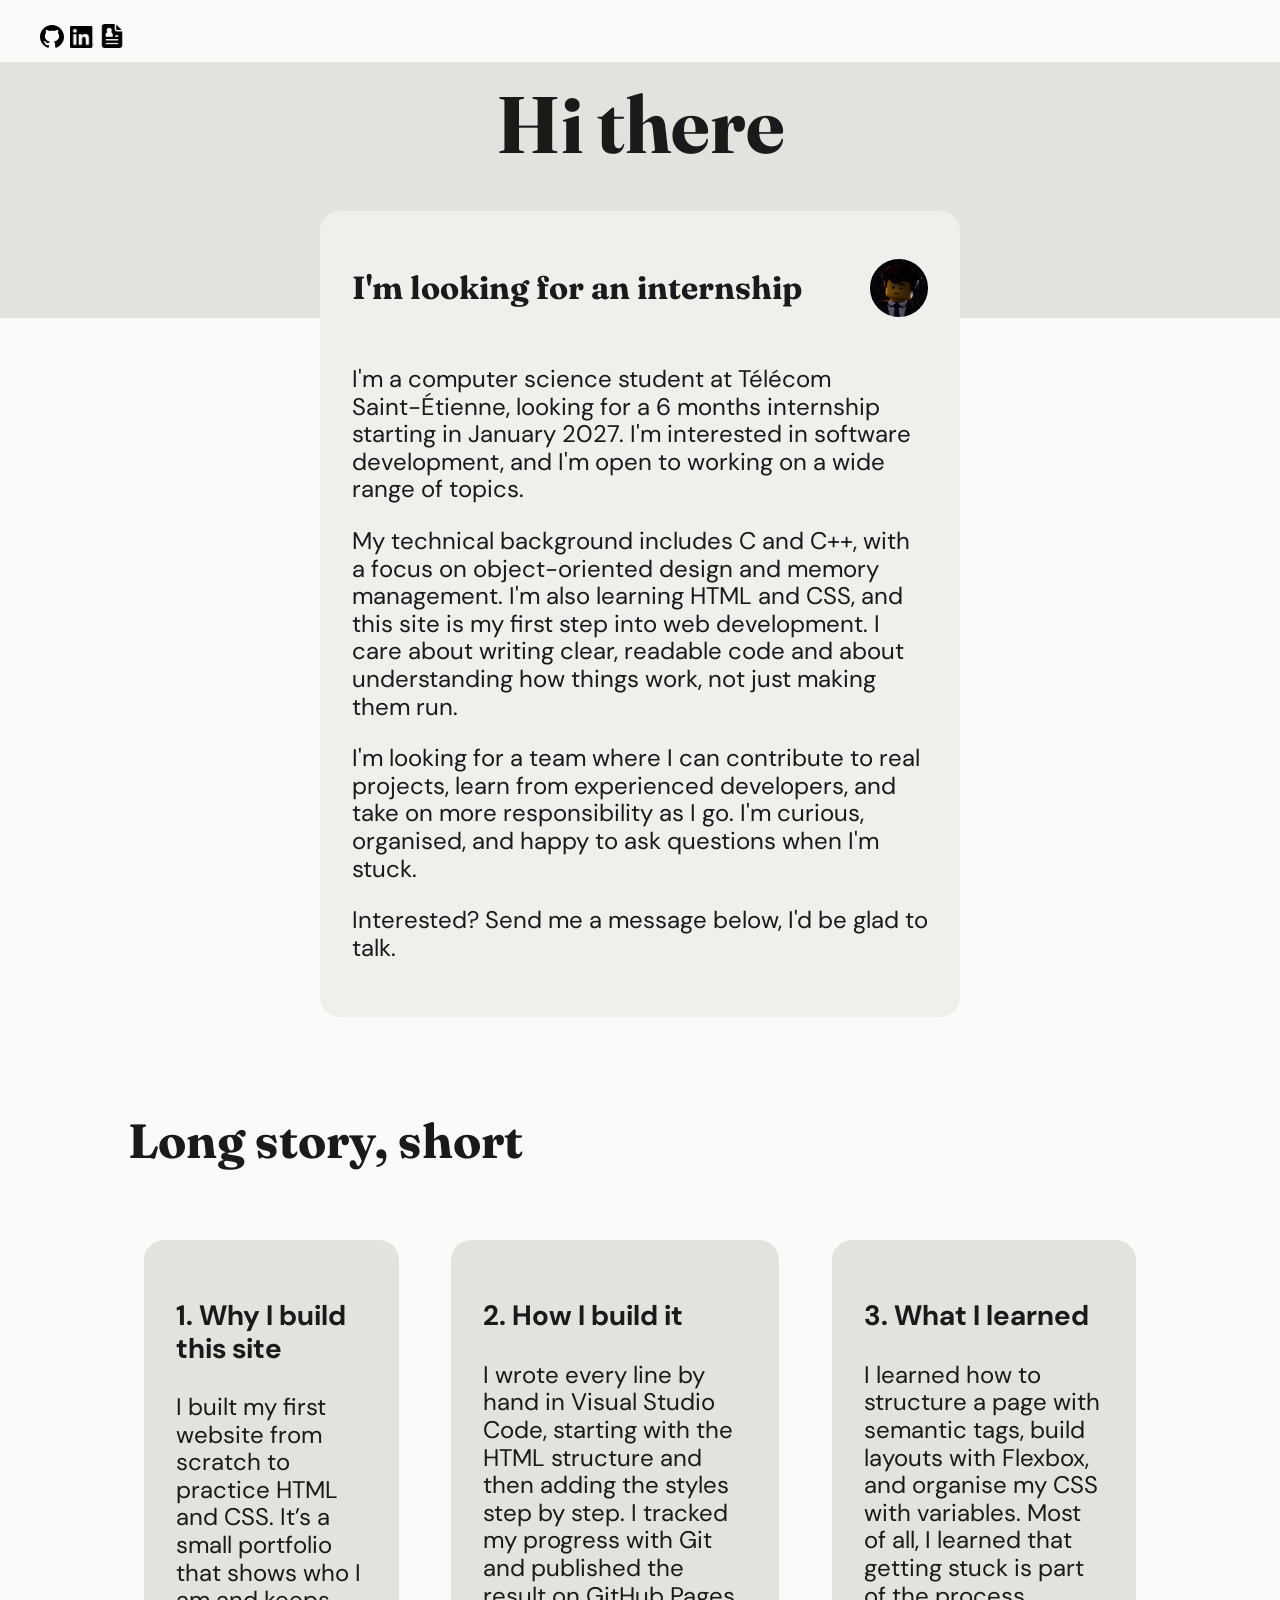
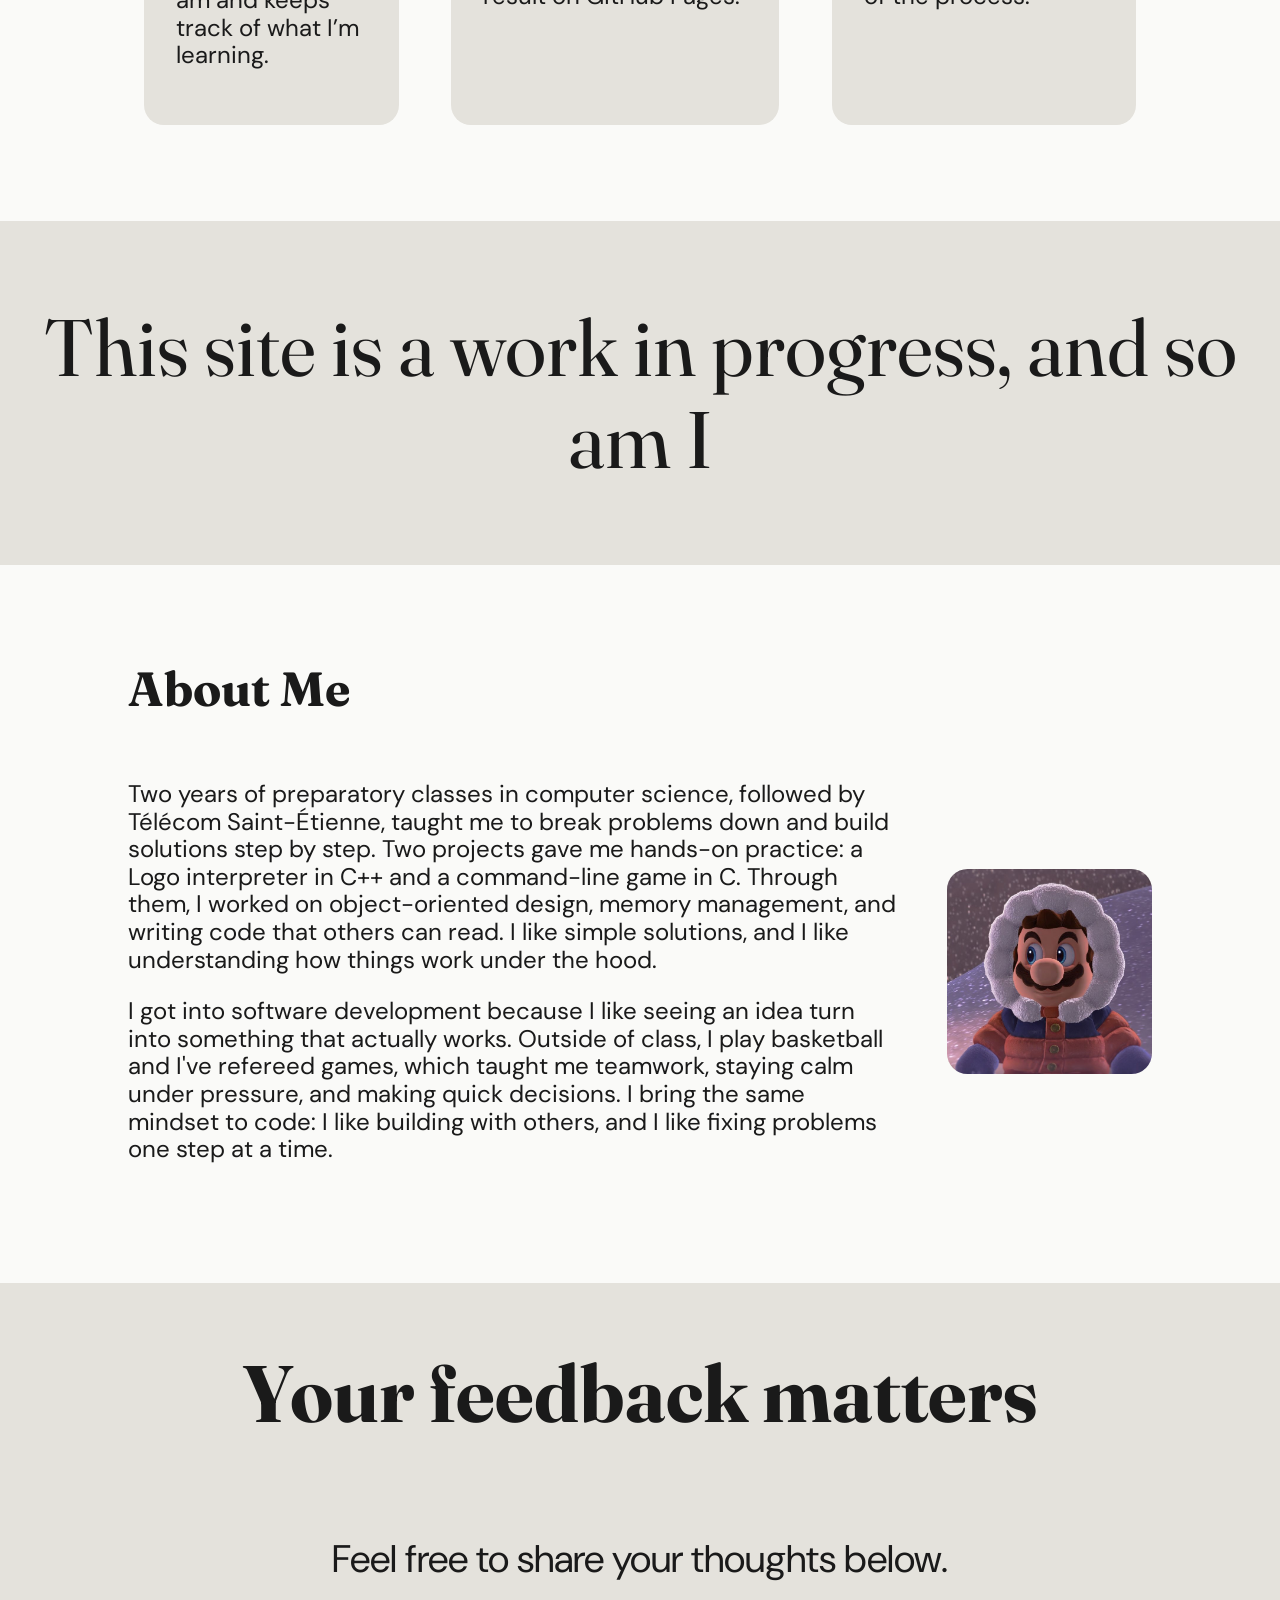
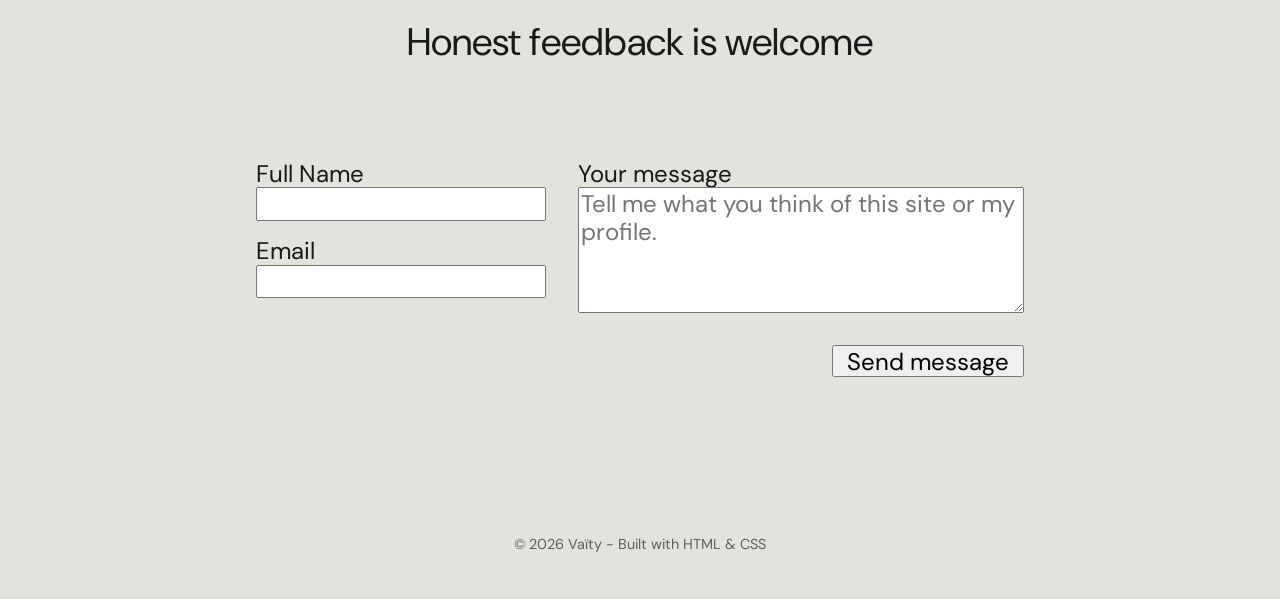
==== docs/index.html @ 334d88e7 "Change directory name" ====
<!DOCTYPE html>
<html lang="en">

<head>
    <meta charset="UTF-8">
    <link rel="stylesheet" href="css/styles.css">
    <link rel="stylesheet" href="css/normalize.css">
    <link rel="preconnect" href="https://fonts.googleapis.com">
    <link rel="preconnect" href="https://fonts.gstatic.com" crossorigin>
    <link href="https://fonts.googleapis.com/css2?family=DM+Sans:ital,opsz,wght@0,9..40,100..1000;1,9..40,100..1000&family=Fraunces:ital,opsz,wght@0,9..144,100..900;1,9..144,100..900&display=swap" rel="stylesheet">
    <title>short portfolio</title>
</head>

<body>
    <nav>
        <ul>
            <il><a href="https://github.com/Apoteoz"><img src="images/github-logo.svg" alt="Github logo"></a></il>
            <il><a href="https://www.linkedin.com/in/va%C3%AFty-tayllamin/"><img src="images/linkedin-logo.png" alt="Linkedin logo"></a></il>
            <il><a href="images/cv.pdf" download="filename.pdf"><img src="images/cv-logo.png" alt="Dowload my resume"></a></il>
        </ul>
    </nav>

    <h1 id="main-title">Hi there</h1>

    <div class="internship-section">
        <div class="internship-header">
            <h2 id="internship-title">I'm looking for an internship</h2>
            <img src="images/internship-image.jpg" alt="Internship Image" id="internship-image">
        </div>
        <div id="internship-paragraph">
            <p>
                I'm a computer science student at Télécom Saint-Étienne, looking for a
                6 months internship starting in January 2027. I'm interested in
                software development, and I'm open to
                working on a wide range of topics.
            </p>
            <p>
                My technical background includes C and C++, with a focus on object-oriented
                design and memory management. I'm also learning HTML and CSS, and this site
                is my first step into web development. I care about writing clear,
                readable code and about understanding how things work, not just making them run.
            </p>
            <p>
                I'm looking for a team where I can contribute to real projects, learn from
                experienced developers, and take on more responsibility as I go. I'm curious,
                organised, and happy to ask questions when I'm stuck.
            </p>
        </div>    
        <p id="internship-footer">
            Interested? Send me a message below, I'd be glad to talk.
        </p>
    </div>

    <div class="long-story-short-section">
        <h2 id="long-story-short-title">Long story, short</h2>
        <div class="short-stories">   
            <div id="long-story-short-1">
                <h3 id="title-1">1. Why I build this site</h3>
                <p id="paragraph-1">
                    I built my first website from scratch to practice HTML and CSS. It’s a small portfolio that shows who I am and keeps track of what I’m learning.
                </p>
            </div>
            <div id="long-story-short-2">
                <h3 id="title-2">2. How I build it</h3>
                <p id="paragraph-2">
                    I wrote every line by hand in Visual Studio Code, starting with the HTML structure and then adding the styles step by step. I tracked my progress with Git and published the result on GitHub Pages.
                </p>
            </div>
            <div id="long-story-short-3">
                <h3 id="title-3">3. What I learned</h3>
                <p id="paragraph-3">
                    I learned how to structure a page with semantic tags, build layouts with Flexbox, and organise my CSS with variables. Most of all, I learned that getting stuck is part of the process.
                </p>
            </div>
        </div>
    </div>

    <div class="big-text">
        <p>This site is a work in progress, and so am I</p>
    </div>

    <div class="about-me-section">
        <h2 id="about-me-title">About Me</h2>
        <div class="about-me-content">
            <div id="id="about-me-paragraph">    
                <p>
                    Two years of preparatory classes in computer science, followed by Télécom
                    Saint-Étienne, taught me to break problems down and build solutions step by
                    step. Two projects gave me hands-on practice: a Logo interpreter in C++ and a
                    command-line game in C. Through them, I worked on object-oriented design,
                    memory management, and writing code that others can read. I like simple
                    solutions, and I like understanding how things work under the hood.
                </p>
                <p>
                    I got into software development because I like seeing an idea turn into
                    something that actually works. Outside of class, I play basketball and I've
                    refereed games, which taught me teamwork, staying calm under pressure, and
                    making quick decisions. I bring the same mindset to code: I like building
                    with others, and I like fixing problems one step at a time.
                </p>
            </div>
            <img src="images/about-me-image.jpg" alt="About Me Image" id="about-me-image">
        </div>
    </div>
    
    <div class="support-section">
        <h2 id="support-title">Your feedback matters</h2>
        <div id="support-paragraph">    
            <p>
                Feel free to share your thoughts below.
            <p>
                Honest feedback is welcome
            </p> 
            
        </div>
        <form action="https://formspree.io/f/mljbpegj" method="post">
            <div class="support-forms">
                <div class="support-who">
                    <div id="full-name-section">
                        <label for="full-name">Full Name</label>
                        <input type="text" name="full-name" id="full-name">
                    </div>
                    <div id="email-section">    
                        <label for="email">Email</label>
                        <input type="email" name="email" id="email">
                    </div>
                    <input type="text" name="_gotcha" style="display:none" tabindex="-1" autocomplete="off">
                </div>
                <div class="support-feedback">
                    <label for="feedback">Your message</label>
                    <textarea required name="feedback" id="feedback" placeholder="Tell me what you think of this site or my profile."></textarea>
                    <div class="support-submit">
                        <button type="submit">Send message</button>
                    </div>
                </div>
            </div>
        </form>
        <footer>
        <p>&copy; 2026 Vaïty - Built with HTML & CSS</p>
    </footer>
    </div>
</body>
</html>
---- docs/css/styles.css ----
/*Font import*/

.ma-police-fraunces {
  font-family: "Fraunces", serif;
  font-optical-sizing: auto;
  font-weight: 400;
  font-style: normal;
  font-variation-settings:
    "SOFT" 0,
    "WONK" 0;
}

.ma-police-dm-sans {
  font-family: "DM Sans", sans-serif;
  font-optical-sizing:auto;
  font-weight: 400;
  font-style: normal;
}

/*Variables declaration*/

:root {
  --fond: #FAFAF8;
  --surface: #F0EFEB;
  --bandeau: #E4E2DC;
  --texte: #1A1A1A;
  --texte-secondaire: #5F5F5A;
  --accent: #2F5BEA;

  --police-titres: "Fraunces", serif;
  --police-texte: "DM Sans", sans-serif;
}

body {
  background: var(--fond);
  color: var(--texte);
  font-family: var(--police-texte);
  font-size : 1.5rem;
}

nav{
  list-style: none;
}

nav img{
  max-width: 1.5rem;
  max-height: 1.5rem;
}

#main-title {
  font-family: var(--police-titres);
  font-size: 5rem;
  text-align: center;
  margin-top : -1rem;
  padding : 1rem;
  background: var(--bandeau);
  height : 14rem;
}

.internship-section{
  background: var(--surface);
  padding: 2rem;
  margin-left : 25%;
  margin-right : 25%;
  margin-top: -10rem;
  border-radius: 1.25rem;
}

.internship-header{
  display : flex;
  flex-direction: row;
  flex-wrap: nowrap;
  justify-content: space-between;
  align-items: center;
}

#internship-title{
  font-family: var(--police-titres);
  font-size : 2rem;
}

#internship-image {
  border-radius: 50%;
  width : 10%;
  height : 10%;
}

#internship-paragraph, #intership-footer {
  margin-top : 2rem;
}

.long-story-short-section{
  margin-left : 10%;
  margin-right : 10%;
  margin-top : 6rem;
}

#long-story-short-title,#about-me-title{
  font-family: var(--police-titres);
  font-size: 3rem;
}

.short-stories{
  display : flex;
  flex-direction: row;
  justify-content: space-between;
  align-content: center;
  gap : 2%;
}

#long-story-short-1,#long-story-short-2,#long-story-short-3{
  background-color: var(--bandeau);
  margin-top : 2rem;
  border-radius: 1.25rem;
  padding : 2rem;
  margin-left : 1rem;
  margin-right: 1rem;
}

.big-text{
  font-family: var(--police-titres);
  font-size: 5rem;
  text-align: center;
  justify-content: center;
  align-content: center;
  margin-top : 6rem;
  background-color: var(--bandeau);
}

.about-me-section{
  margin-top : 6rem;
  margin-left : 10%;
  margin-right : 10%;
}

.about-me-content{
  display : flex;
  flex-direction: row;
  align-items: center;
  justify-items: center;
  gap : 5%;
}

#about-me-image{
  border-radius: 10%;
  width : 20%;
  height: 30%;
}

.support-section{
  background-color: var(--bandeau);
  margin-top : 6rem;
}

#support-title{
  font-family: var(--police-titres);
  font-size: 5rem;
  padding : 4rem;
  text-align: center;
}

#support-paragraph{
  margin-top : -2rem;
  text-align: center;
  font-size : 2.4rem;
}

.support-forms{
  margin-top : 6rem;
  display : flex;
  flex-direction: row;
  justify-content: flex-start ;
  align-content: flex-start;
  margin-right: 10%;
  margin-left : 10%;
  padding-right : 10%;
  padding-left : 10%;
  gap : 2rem;
}

#full-name-section,#email-section,.support-who,.support-feedback{
  display : flex;
  flex-direction: column;
}

.support-who{
  gap : 1rem;
}

.support-feedback{
  flex : 1;
}

.support-feedback textarea{
  min-height: 5em;
}

.support-submit{
  display : flex;
  flex-direction: row-reverse;
  flex-wrap: nowrap;
  padding-bottom: 6rem;
  padding-top : 2rem;
}

.support-submit button{
  width : 12rem;
  height : 2rem;
}

footer {
  padding-top: 3rem;
  padding-bottom: 2rem;
  text-align: center;
  font-size: 0.9rem;
  color: var(--texte-secondaire);
}

/*Simple animation*/

html{
  scroll-behavior : smooth;
}

button{
  transition : background-color 0.25s ease, color 0.25s ease, transform 0.25s ease; 
}

button:hover{
  transform : translateY(-2px);
}

.short-stories > div {
  transition : transform 0.3s ease, box-shadow 0.3s ease;
}

.short-stories > div:hover{
  transform: translateY(-6px);
  box-shadow: 0 12px 24px rgba(0,0,0,0.08);
}

img{
  transition : transform 0.3s;
}

img:hover{
  transform: scale(1.1);
}
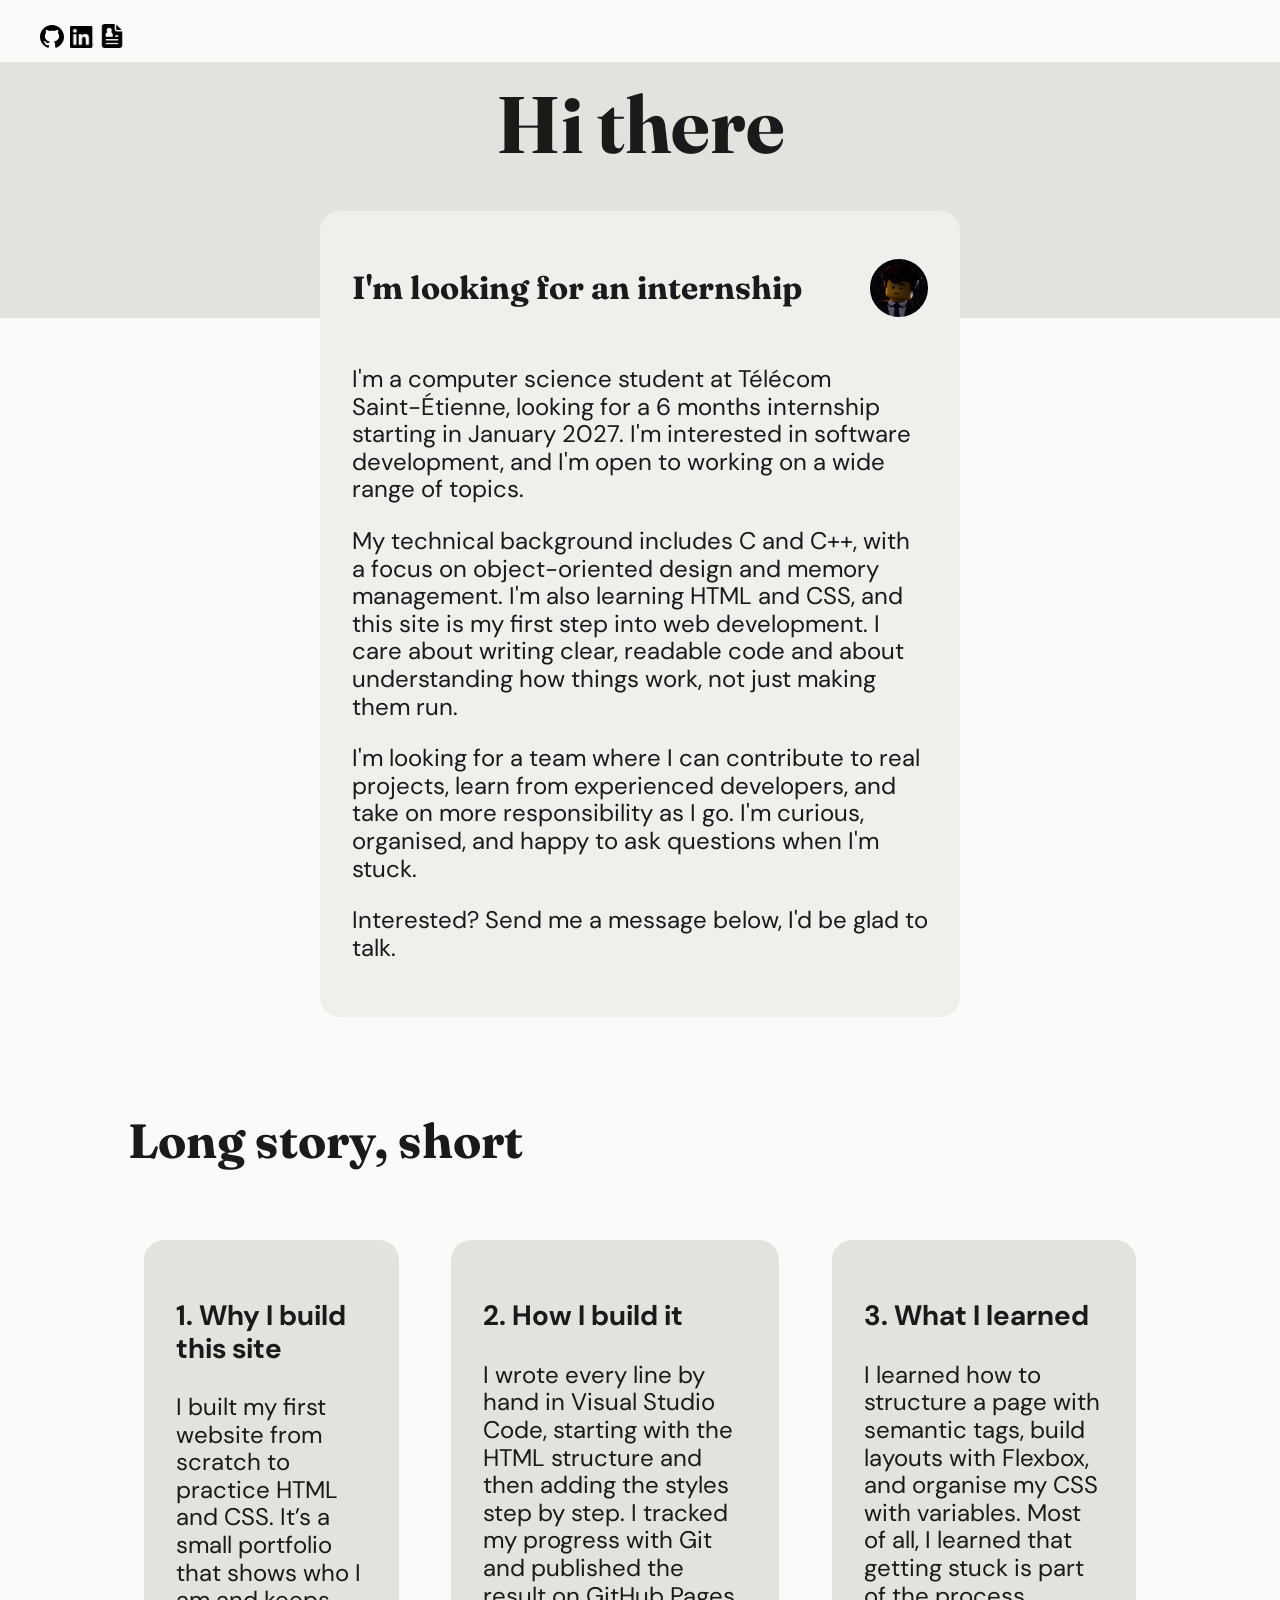
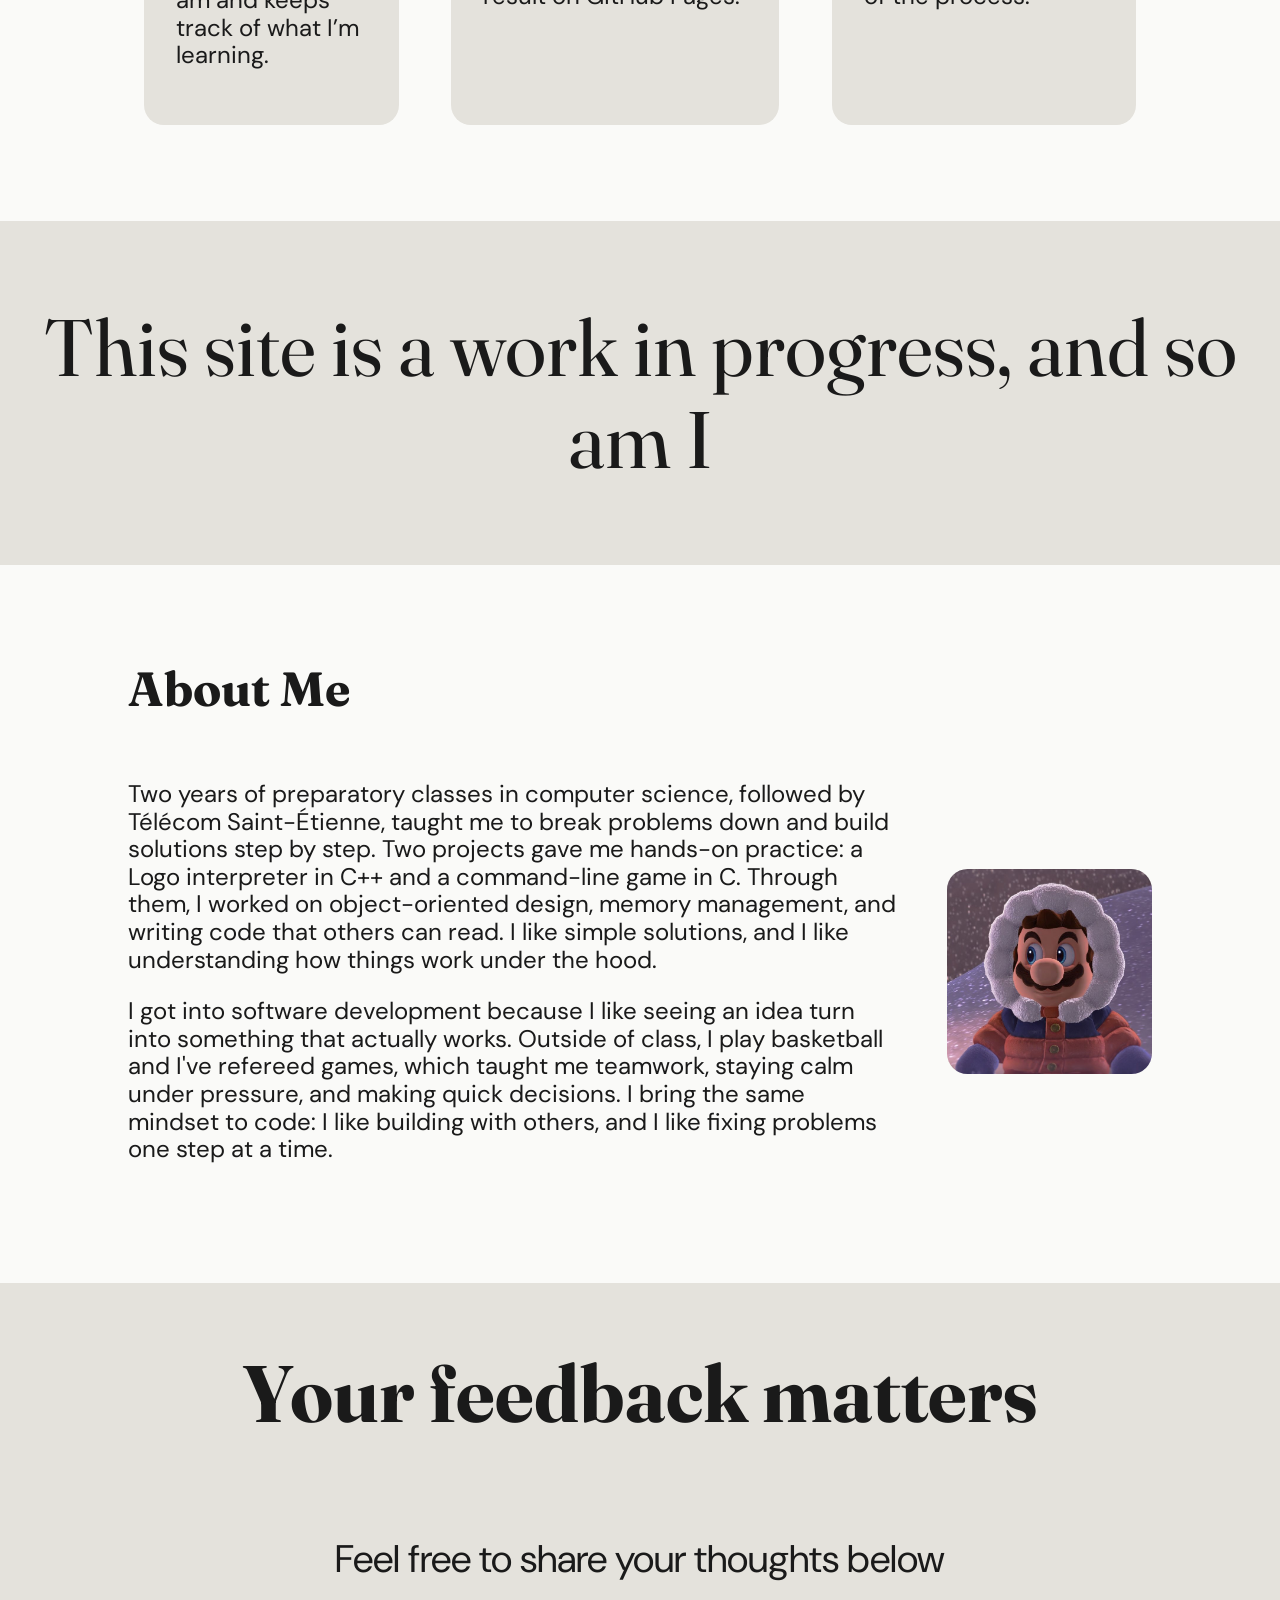
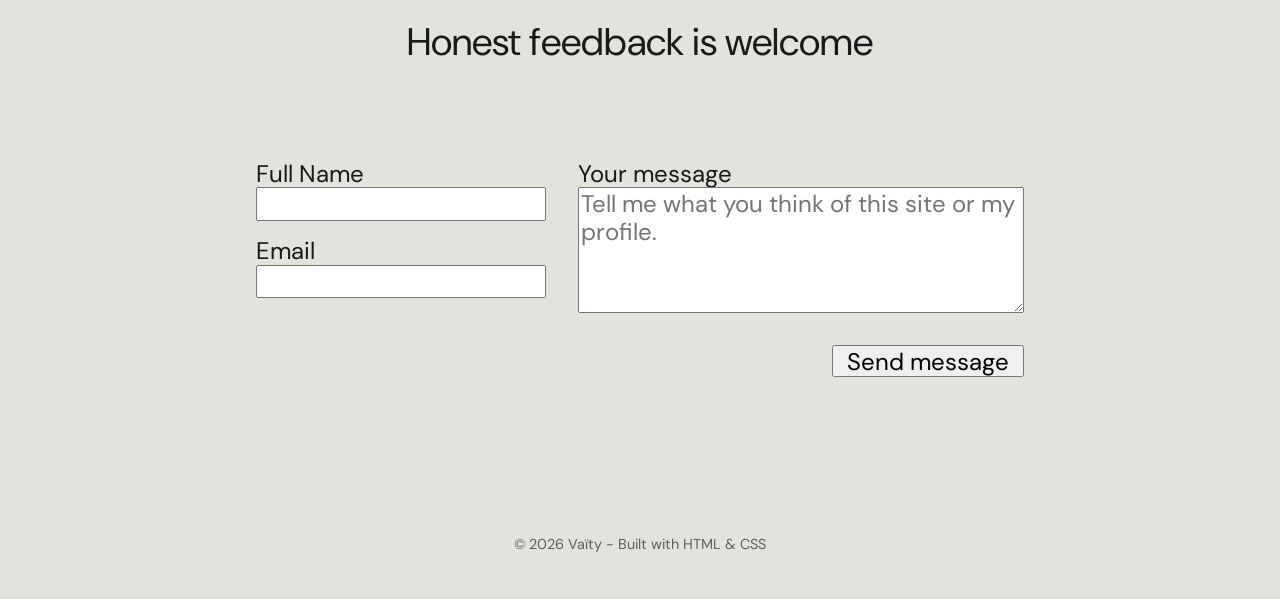
==== commit e9400b34: "Add media queries" ====
--- a/docs/index.html
+++ b/docs/index.html
@@ -107,7 +107,7 @@
         <h2 id="support-title">Your feedback matters</h2>
         <div id="support-paragraph">    
             <p>
-                Feel free to share your thoughts below.
+                Feel free to share your thoughts below
             <p>
                 Honest feedback is welcome
             </p> 
--- a/docs/css/styles.css
+++ b/docs/css/styles.css
@@ -57,6 +57,8 @@
   height : 14rem;
 }
 
+/*Internship section*/
+
 .internship-section{
   background: var(--surface);
   padding: 2rem;
@@ -89,6 +91,8 @@
   margin-top : 2rem;
 }
 
+/*Long story short section*/
+
 .long-story-short-section{
   margin-left : 10%;
   margin-right : 10%;
@@ -117,6 +121,8 @@
   margin-right: 1rem;
 }
 
+/*Big text section*/
+
 .big-text{
   font-family: var(--police-titres);
   font-size: 5rem;
@@ -126,6 +132,8 @@
   margin-top : 6rem;
   background-color: var(--bandeau);
 }
+
+/*About me section*/
 
 .about-me-section{
   margin-top : 6rem;
@@ -146,6 +154,8 @@
   width : 20%;
   height: 30%;
 }
+
+/*Feedback section*/
 
 .support-section{
   background-color: var(--bandeau);
@@ -208,6 +218,8 @@
   height : 2rem;
 }
 
+/*Footer*/
+
 footer {
   padding-top: 3rem;
   padding-bottom: 2rem;
@@ -216,7 +228,7 @@
   color: var(--texte-secondaire);
 }
 
-/*Simple animation*/
+/* Animation*/
 
 html{
   scroll-behavior : smooth;
@@ -245,4 +257,21 @@
 
 img:hover{
   transform: scale(1.1);
+}
+
+/*Media queries*/
+
+@media (max-width : 980px){
+  .about-me-section img, .internship-section img{
+    display : none;
+  }
+
+  .short-stories{
+    flex-direction: column;
+  }
+
+  .internship-section{
+    margin-left : 10%;
+    margin-right : 10%;
+  }
 }
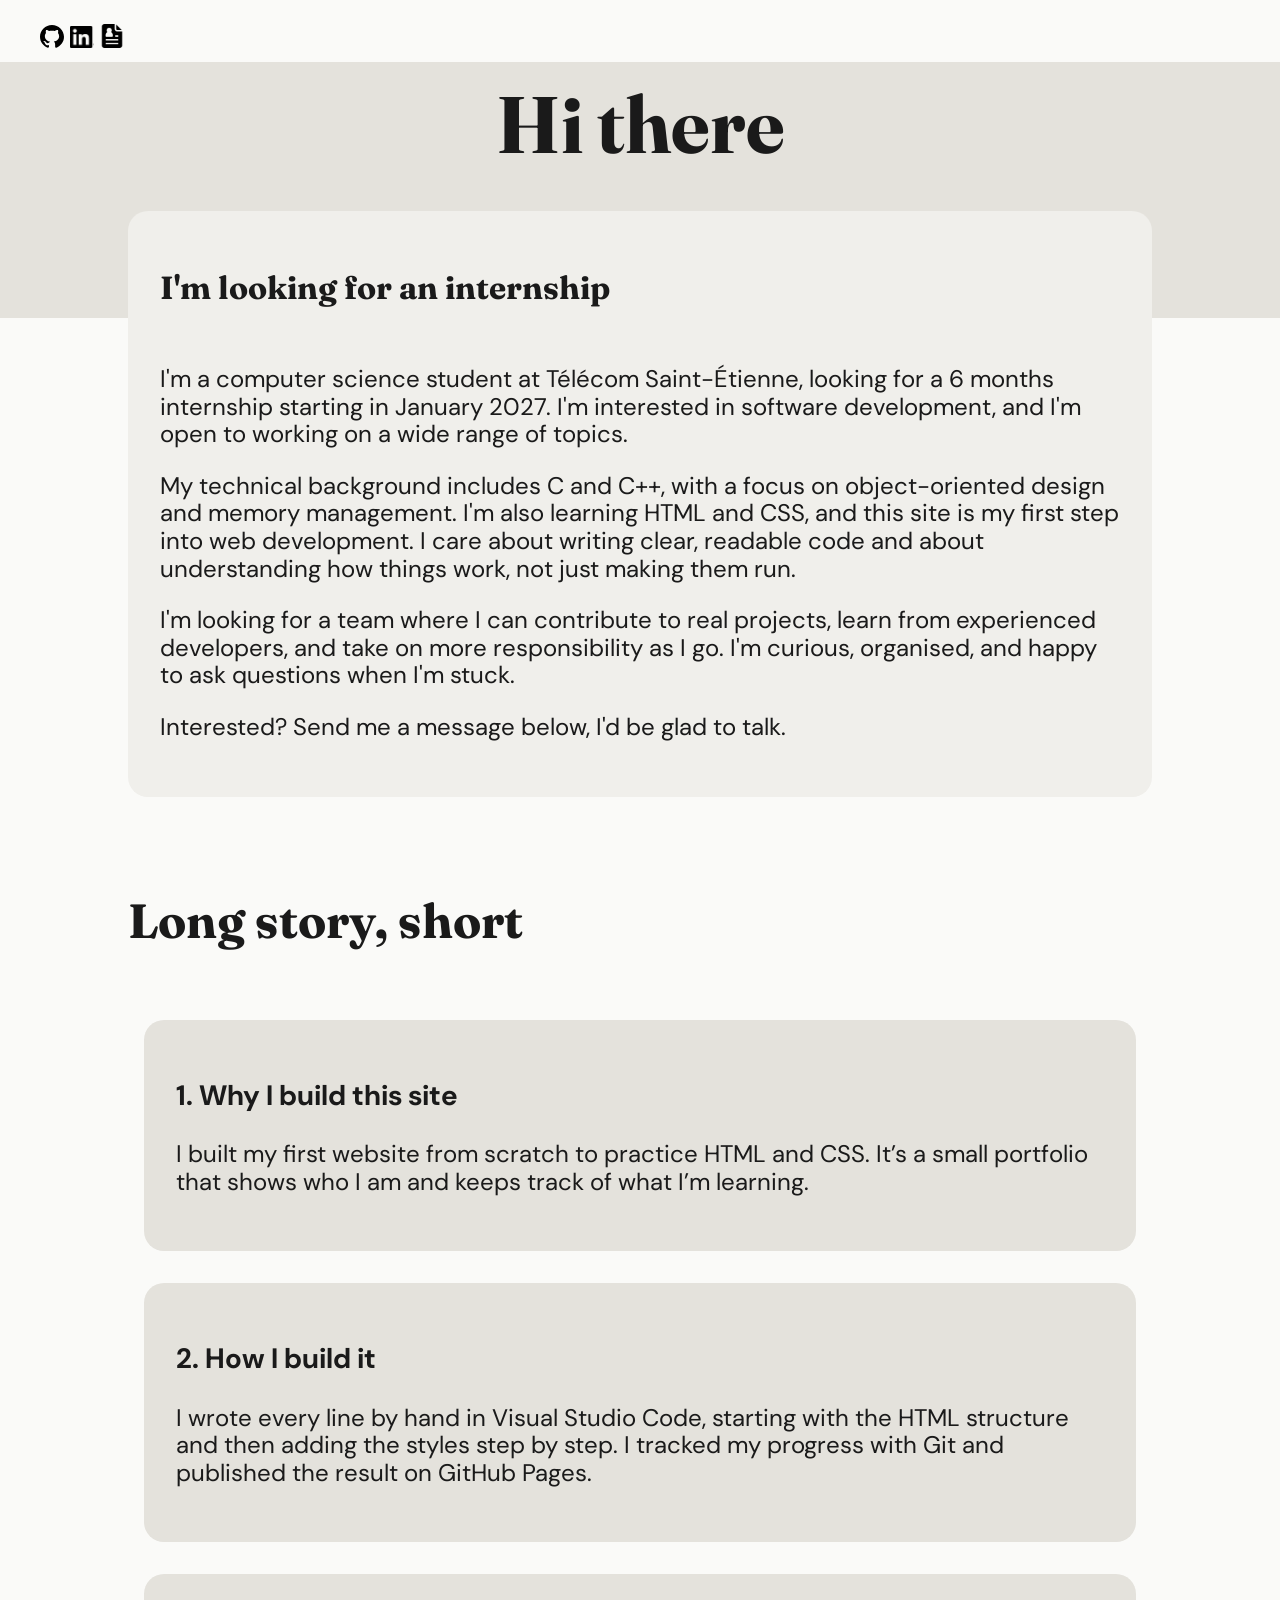
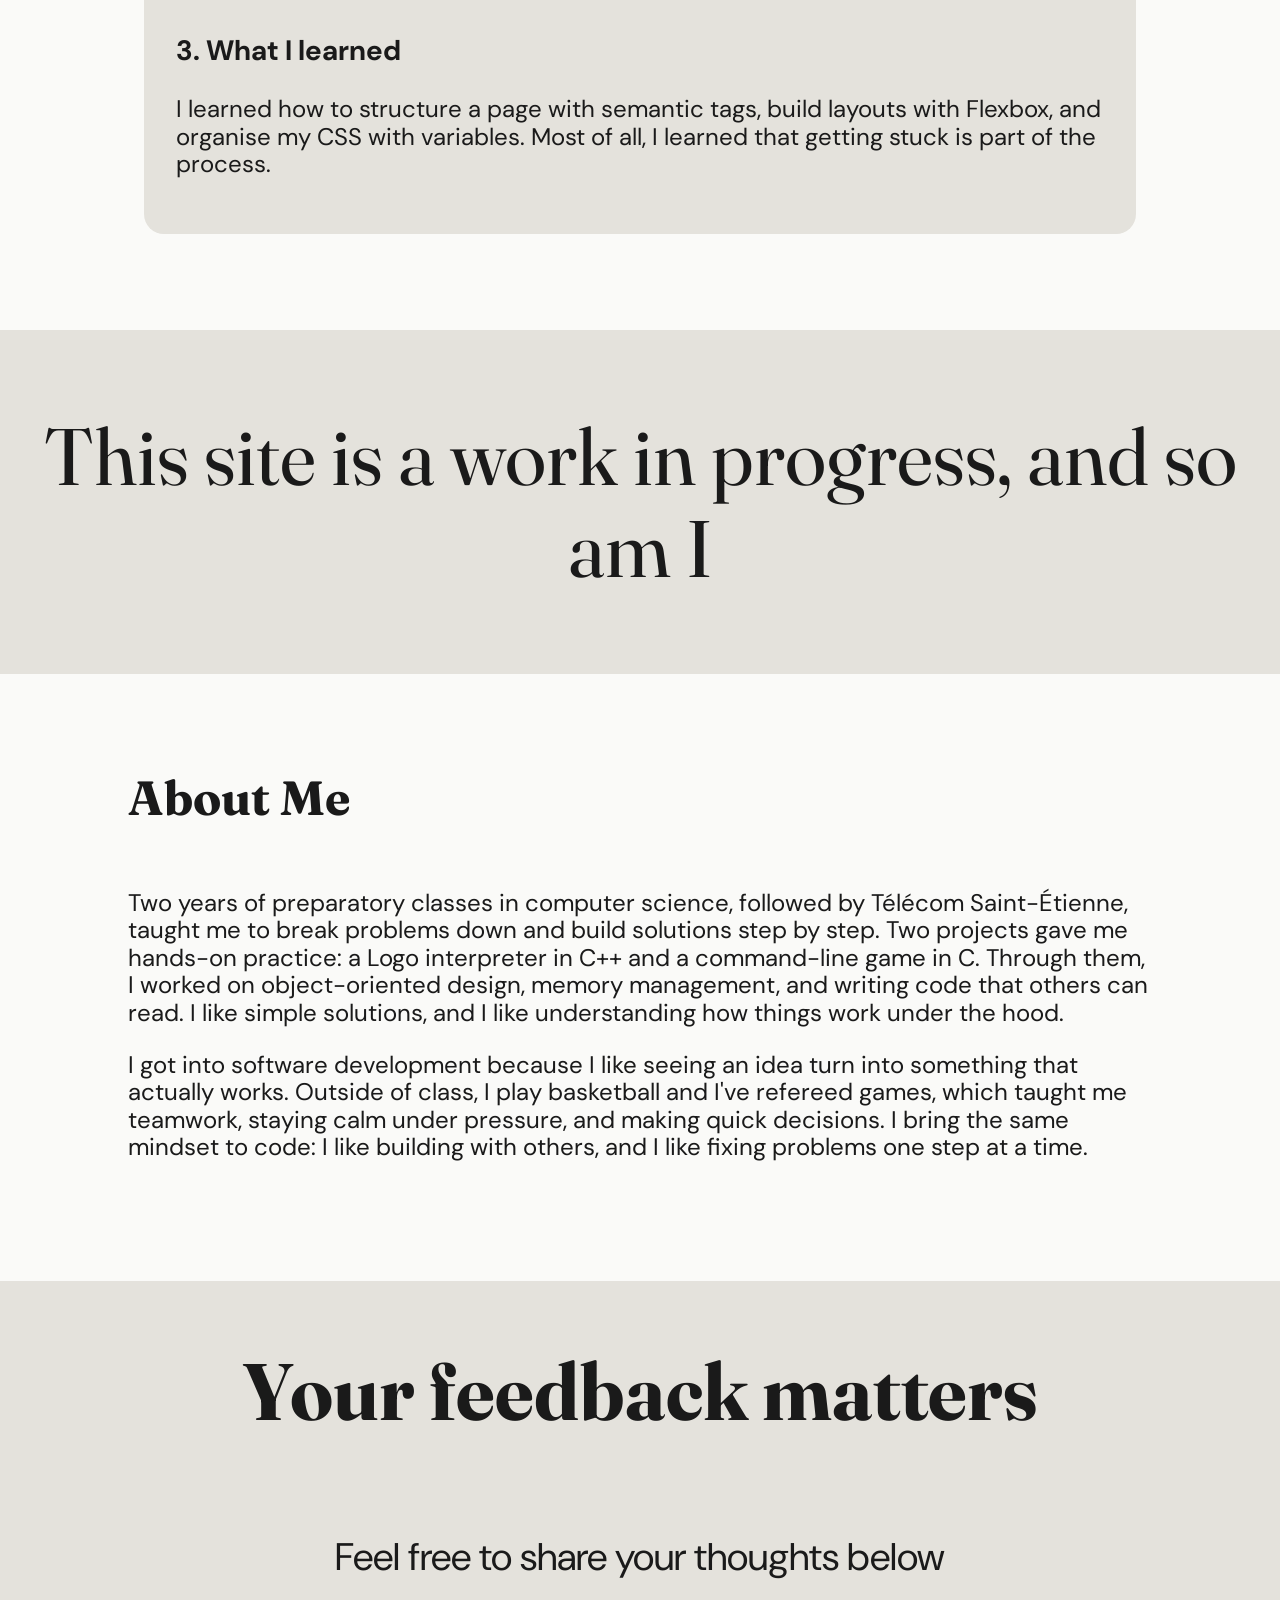
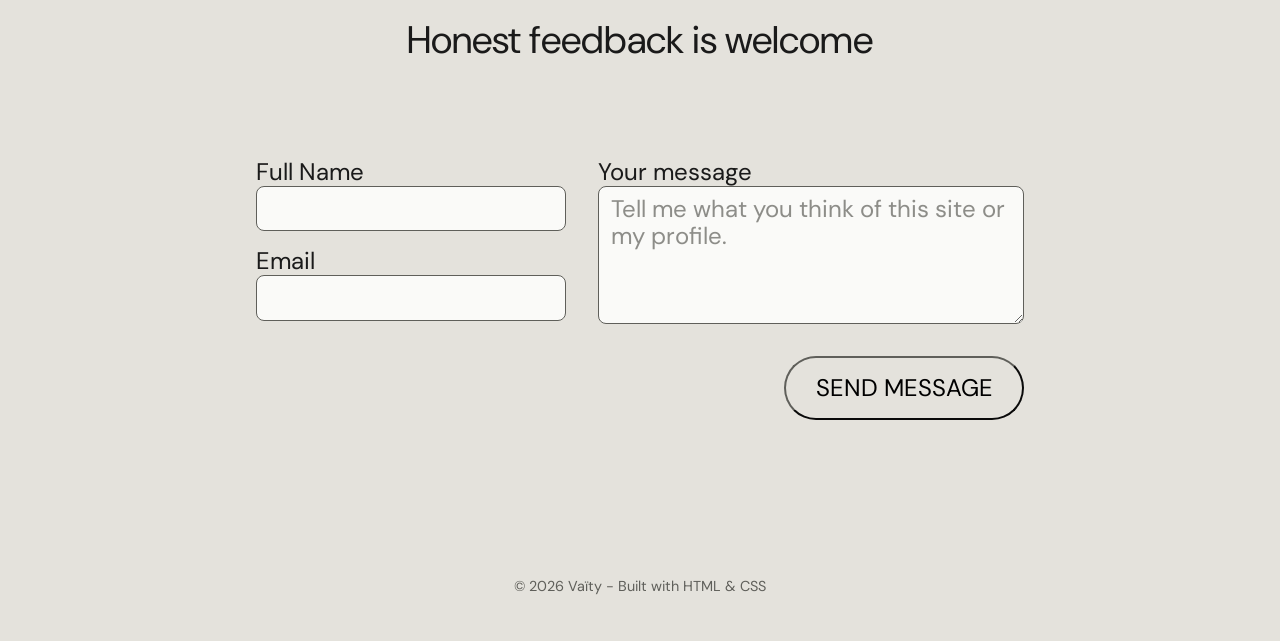
==== commit cd5ea24d: "Fix form style" ====
--- a/docs/index.html
+++ b/docs/index.html
@@ -3,6 +3,7 @@
 
 <head>
     <meta charset="UTF-8">
+    <meta name="viewport" content="width=device-width, initial-scale=1.0">
     <link rel="stylesheet" href="css/styles.css">
     <link rel="stylesheet" href="css/normalize.css">
     <link rel="preconnect" href="https://fonts.googleapis.com">
--- a/docs/css/styles.css
+++ b/docs/css/styles.css
@@ -107,12 +107,13 @@
 .short-stories{
   display : flex;
   flex-direction: row;
-  justify-content: space-between;
+  justify-content: center;
   align-content: center;
   gap : 2%;
 }
 
 #long-story-short-1,#long-story-short-2,#long-story-short-3{
+  flex : 1;
   background-color: var(--bandeau);
   margin-top : 2rem;
   border-radius: 1.25rem;
@@ -179,7 +180,7 @@
   margin-top : 6rem;
   display : flex;
   flex-direction: row;
-  justify-content: flex-start ;
+  justify-content: center ;
   align-content: flex-start;
   margin-right: 10%;
   margin-left : 10%;
@@ -214,8 +215,30 @@
 }
 
 .support-submit button{
-  width : 12rem;
-  height : 2rem;
+  width : 15rem;
+  height : 4rem;
+  text-transform: uppercase;
+}
+
+/*Support style section*/
+.support-section textarea,.support-section input{
+  border-radius: 0.5rem;
+  padding : 0.5rem 0.8rem;
+  background-color: var(--fond);
+  border : 1px solid var(--texte-secondaire);
+}
+
+textarea::placeholder, input::placeholder{
+  color : var(--texte-secondaire);
+  opacity : 0.7;
+}
+
+.support-submit button{
+  padding : 0.5rem 0.8rem;
+  background : transparent;
+  border-radius: 20rem;
+  border-color: var(--texte-secondaire);
+  cursor : pointer;
 }
 
 /*Footer*/
@@ -261,7 +284,7 @@
 
 /*Media queries*/
 
-@media (max-width : 980px){
+@media (max-width : 1295px){
   .about-me-section img, .internship-section img{
     display : none;
   }
@@ -274,4 +297,24 @@
     margin-left : 10%;
     margin-right : 10%;
   }
+}
+
+@media (max-width : 700px){
+  .about-me-section img, .internship-section img{
+    display : none;
+  }
+
+  .short-stories{
+    flex-direction: column;
+  }
+
+  .internship-section{
+    margin-left : 10%;
+    margin-right : 10%;
+  }
+
+  .support-forms{
+    flex-direction: column;
+  }
+
 }
